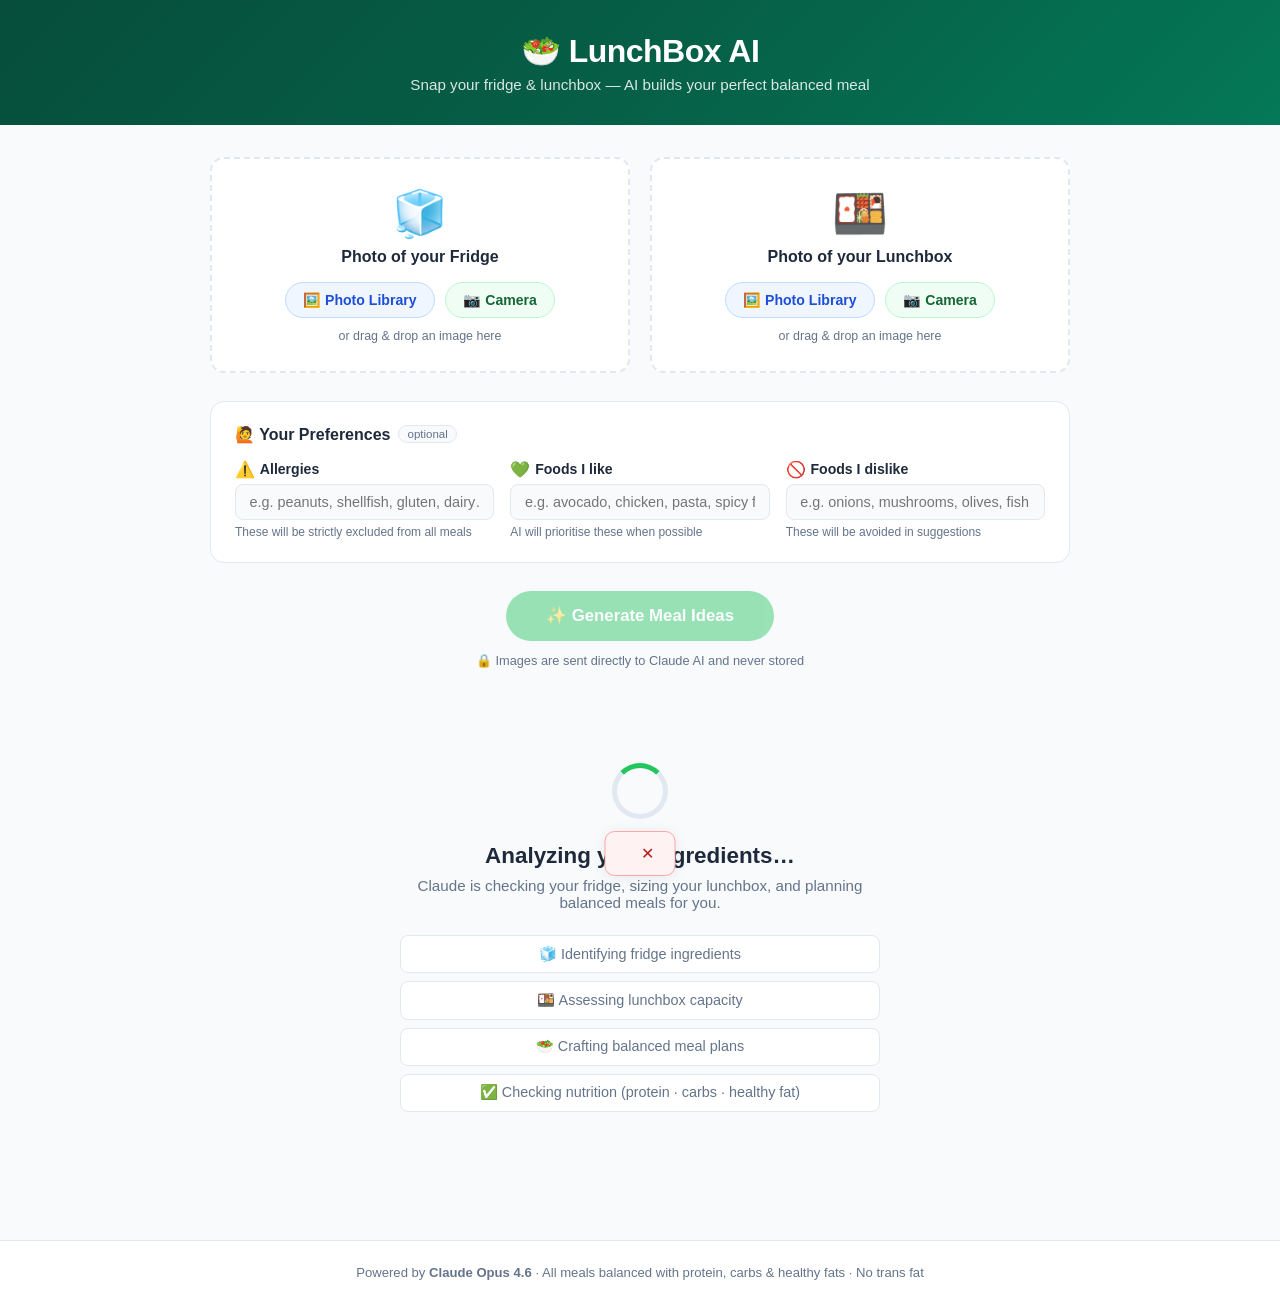
==== templates/index.html @ a2f4a53a "Add photo library access and camera as separate upload options Each image slot now has two distinct " ====
<!DOCTYPE html>
<html lang="en">
<head>
  <meta charset="UTF-8" />
  <meta name="viewport" content="width=device-width, initial-scale=1.0" />
  <title>LunchBox AI — Smart Meal Planner</title>
  <link rel="stylesheet" href="/static/style.css" />
</head>
<body>

  <header>
    <div class="header-inner">
      <div class="logo">🥗 LunchBox AI</div>
      <p class="tagline">Snap your fridge &amp; lunchbox — AI builds your perfect balanced meal</p>
    </div>
  </header>

  <main>

    <!-- Upload Section -->
    <section class="upload-section" id="uploadSection">
      <form id="analyzeForm" enctype="multipart/form-data">

        <div class="upload-grid">

          <!-- Fridge Upload -->
          <div class="upload-card" id="fridgeCard">
            <!-- Library picker (no capture — lets OS show photos/files) -->
            <input type="file" id="fridgeLibrary" name="fridge" accept="image/*" hidden />
            <!-- Camera capture -->
            <input type="file" id="fridgeCamera" accept="image/*" capture="environment" hidden />

            <div class="upload-zone" id="fridgeZone">
              <div class="upload-icon">🧊</div>
              <div class="upload-label">Photo of your Fridge</div>
              <div class="upload-actions">
                <button type="button" class="pick-btn pick-library"
                        onclick="document.getElementById('fridgeLibrary').click()">
                  🖼️ Photo Library
                </button>
                <button type="button" class="pick-btn pick-camera"
                        onclick="document.getElementById('fridgeCamera').click()">
                  📷 Camera
                </button>
              </div>
              <div class="upload-hint drag-hint">or drag &amp; drop an image here</div>
            </div>
            <div class="preview-wrap" id="fridgePreview" hidden>
              <img id="fridgeImg" src="" alt="Fridge preview" />
              <button type="button" class="remove-btn" onclick="removeImage('fridge')">✕ Remove</button>
            </div>
          </div>

          <!-- Lunchbox Upload -->
          <div class="upload-card" id="lunchboxCard">
            <input type="file" id="lunchboxLibrary" name="lunchbox" accept="image/*" hidden />
            <input type="file" id="lunchboxCamera" accept="image/*" capture="environment" hidden />

            <div class="upload-zone" id="lunchboxZone">
              <div class="upload-icon">🍱</div>
              <div class="upload-label">Photo of your Lunchbox</div>
              <div class="upload-actions">
                <button type="button" class="pick-btn pick-library"
                        onclick="document.getElementById('lunchboxLibrary').click()">
                  🖼️ Photo Library
                </button>
                <button type="button" class="pick-btn pick-camera"
                        onclick="document.getElementById('lunchboxCamera').click()">
                  📷 Camera
                </button>
              </div>
              <div class="upload-hint drag-hint">or drag &amp; drop an image here</div>
            </div>
            <div class="preview-wrap" id="lunchboxPreview" hidden>
              <img id="lunchboxImg" src="" alt="Lunchbox preview" />
              <button type="button" class="remove-btn" onclick="removeImage('lunchbox')">✕ Remove</button>
            </div>
          </div>

        </div>

        <!-- Preferences Section -->
        <div class="prefs-section">
          <h3 class="prefs-title">🙋 Your Preferences <span class="optional-tag">optional</span></h3>

          <div class="prefs-grid">
            <div class="pref-field pref-allergy">
              <label for="allergies">
                <span class="pref-icon">⚠️</span> Allergies
              </label>
              <input
                type="text"
                id="allergies"
                name="allergies"
                placeholder="e.g. peanuts, shellfish, gluten, dairy…"
                autocomplete="off"
              />
              <span class="pref-hint">These will be strictly excluded from all meals</span>
            </div>

            <div class="pref-field pref-like">
              <label for="likes">
                <span class="pref-icon">💚</span> Foods I like
              </label>
              <input
                type="text"
                id="likes"
                name="likes"
                placeholder="e.g. avocado, chicken, pasta, spicy food…"
                autocomplete="off"
              />
              <span class="pref-hint">AI will prioritise these when possible</span>
            </div>

            <div class="pref-field pref-dislike">
              <label for="dislikes">
                <span class="pref-icon">🚫</span> Foods I dislike
              </label>
              <input
                type="text"
                id="dislikes"
                name="dislikes"
                placeholder="e.g. onions, mushrooms, olives, fish…"
                autocomplete="off"
              />
              <span class="pref-hint">These will be avoided in suggestions</span>
            </div>
          </div>
        </div>

        <div class="submit-area">
          <button type="submit" class="btn-analyze" id="analyzeBtn" disabled>
            <span class="btn-text">✨ Generate Meal Ideas</span>
          </button>
          <p class="privacy-note">🔒 Images are sent directly to Claude AI and never stored</p>
        </div>

      </form>
    </section>

    <!-- Loading State -->
    <section class="loading-section" id="loadingSection" hidden>
      <div class="loading-inner">
        <div class="spinner"></div>
        <h2>Analyzing your ingredients…</h2>
        <p>Claude is checking your fridge, sizing your lunchbox, and planning balanced meals for you.</p>
        <div class="loading-steps">
          <div class="step" id="step1">🧊 Identifying fridge ingredients</div>
          <div class="step" id="step2">🍱 Assessing lunchbox capacity</div>
          <div class="step" id="step3">🥗 Crafting balanced meal plans</div>
          <div class="step" id="step4">✅ Checking nutrition (protein · carbs · healthy fat)</div>
        </div>
      </div>
    </section>

    <!-- Results Section -->
    <section class="results-section" id="resultsSection" hidden>

      <div class="results-header">
        <h2>Your Personalised Lunch Ideas</h2>
        <button class="btn-reset" onclick="resetApp()">↩ Start over</button>
      </div>

      <!-- Detected Info -->
      <div class="info-cards" id="infoCards"></div>

      <!-- Meal Cards -->
      <div class="meals-grid" id="mealsGrid"></div>

      <!-- Tips -->
      <div class="tips-section" id="tipsSection" hidden>
        <h3>💡 Nutrition Tips</h3>
        <ul id="tipsList"></ul>
      </div>

    </section>

    <!-- Error Banner -->
    <div class="error-banner" id="errorBanner" hidden>
      <span id="errorText"></span>
      <button onclick="dismissError()">✕</button>
    </div>

  </main>

  <footer>
    <p>Powered by <strong>Claude Opus 4.6</strong> · All meals balanced with protein, carbs &amp; healthy fats · No trans fat</p>
  </footer>

  <script>
    const analyzeBtn = document.getElementById('analyzeBtn');

    // Holds the actual File objects chosen by the user (from any source)
    const chosen = { fridge: null, lunchbox: null };

    // Wire all four file inputs
    [
      ['fridgeLibrary',   'fridge'],
      ['fridgeCamera',    'fridge'],
      ['lunchboxLibrary', 'lunchbox'],
      ['lunchboxCamera',  'lunchbox'],
    ].forEach(([id, type]) => {
      document.getElementById(id).addEventListener('change', e => {
        if (e.target.files[0]) handleFile(type, e.target.files[0]);
        // Reset input so the same file can be reselected after removal
        e.target.value = '';
      });
    });

    // Drag-and-drop support
    ['fridgeZone', 'lunchboxZone'].forEach(zoneId => {
      const zone = document.getElementById(zoneId);
      zone.addEventListener('dragover', e => { e.preventDefault(); zone.classList.add('drag-over'); });
      zone.addEventListener('dragleave', () => zone.classList.remove('drag-over'));
      zone.addEventListener('drop', e => {
        e.preventDefault();
        zone.classList.remove('drag-over');
        const file = e.dataTransfer.files[0];
        if (!file) return;
        handleFile(zoneId === 'fridgeZone' ? 'fridge' : 'lunchbox', file);
      });
    });

    function handleFile(type, file) {
      if (!file.type.startsWith('image/')) {
        showError('Please select an image file.');
        return;
      }
      const reader = new FileReader();
      reader.onload = ev => {
        document.getElementById(type === 'fridge' ? 'fridgeImg' : 'lunchboxImg').src = ev.target.result;
        document.getElementById(type === 'fridge' ? 'fridgeZone' : 'lunchboxZone').hidden = true;
        document.getElementById(type === 'fridge' ? 'fridgePreview' : 'lunchboxPreview').hidden = false;
        chosen[type] = file;
        updateBtn();
      };
      reader.readAsDataURL(file);
    }

    function removeImage(type) {
      chosen[type] = null;
      document.getElementById(type === 'fridge' ? 'fridgeZone' : 'lunchboxZone').hidden = false;
      document.getElementById(type === 'fridge' ? 'fridgePreview' : 'lunchboxPreview').hidden = true;
      updateBtn();
    }

    function updateBtn() {
      analyzeBtn.disabled = !(chosen.fridge && chosen.lunchbox);
    }

    // Form submit
    document.getElementById('analyzeForm').addEventListener('submit', async e => {
      e.preventDefault();
      showLoading();

      const formData = new FormData();
      formData.append('fridge',   chosen.fridge);
      formData.append('lunchbox', chosen.lunchbox);

      // Animate loading steps
      animateSteps();

      try {
        const res = await fetch('/analyze', { method: 'POST', body: formData });
        const json = await res.json();

        if (!res.ok || json.error) {
          showError(json.error || 'Something went wrong. Please try again.');
          hideLoading();
          return;
        }

        renderResults(json.data);
      } catch (err) {
        showError('Network error. Please check your connection and try again.');
        hideLoading();
      }
    });

    function animateSteps() {
      const steps = ['step1', 'step2', 'step3', 'step4'];
      steps.forEach((id, i) => {
        setTimeout(() => {
          document.getElementById(id).classList.add('active');
        }, i * 1800);
      });
    }

    function showLoading() {
      document.getElementById('uploadSection').hidden = true;
      document.getElementById('loadingSection').hidden = false;
      document.getElementById('resultsSection').hidden = true;
    }

    function hideLoading() {
      document.getElementById('uploadSection').hidden = false;
      document.getElementById('loadingSection').hidden = true;
      // Reset step animations
      ['step1','step2','step3','step4'].forEach(id => {
        document.getElementById(id).classList.remove('active');
      });
    }

    function renderResults(data) {
      document.getElementById('loadingSection').hidden = true;
      document.getElementById('resultsSection').hidden = false;

      // Info cards
      const allergies = document.getElementById('allergies').value.trim();
      const likes     = document.getElementById('likes').value.trim();
      const dislikes  = document.getElementById('dislikes').value.trim();

      let prefsHtml = '';
      if (allergies || likes || dislikes) {
        prefsHtml = `
          <div class="info-card info-card-prefs">
            <div class="info-icon">🙋</div>
            <div class="info-body">
              <strong>Your Preferences Applied</strong>
              ${allergies ? `<p><span class="pref-tag pref-tag-allergy">⚠️ Allergies</span> ${allergies}</p>` : ''}
              ${likes     ? `<p><span class="pref-tag pref-tag-like">💚 Likes</span> ${likes}</p>` : ''}
              ${dislikes  ? `<p><span class="pref-tag pref-tag-dislike">🚫 Dislikes</span> ${dislikes}</p>` : ''}
            </div>
          </div>`;
      }

      const infoCards = document.getElementById('infoCards');
      infoCards.innerHTML = `
        <div class="info-card">
          <div class="info-icon">🧊</div>
          <div class="info-body">
            <strong>Detected Ingredients</strong>
            <p>${data.fridge_ingredients.join(', ')}</p>
          </div>
        </div>
        <div class="info-card">
          <div class="info-icon">🍱</div>
          <div class="info-body">
            <strong>Lunchbox Capacity</strong>
            <p>${data.lunchbox_capacity}</p>
          </div>
        </div>
        ${prefsHtml}
      `;

      // Meal cards
      const mealsGrid = document.getElementById('mealsGrid');
      mealsGrid.innerHTML = data.meals.map((meal, i) => `
        <div class="meal-card" style="animation-delay: ${i * 0.15}s">
          <div class="meal-number">${i + 1}</div>
          <h3 class="meal-name">${meal.name}</h3>
          <p class="meal-desc">${meal.description}</p>

          <div class="meal-meta">
            <span class="badge badge-time">⏱ ${meal.prep_time}</span>
            <span class="badge badge-fit">${meal.fits_lunchbox ? '✅ Fits lunchbox' : '⚠️ May be tight'}</span>
            <span class="badge badge-cal">🔥 ${meal.nutrition.calories}</span>
          </div>

          <div class="nutrition-grid">
            <div class="nut-cell nut-protein">
              <div class="nut-icon">💪</div>
              <div class="nut-label">Protein</div>
              <div class="nut-val">${meal.nutrition.protein}</div>
            </div>
            <div class="nut-cell nut-carbs">
              <div class="nut-icon">🌾</div>
              <div class="nut-label">Carbs</div>
              <div class="nut-val">${meal.nutrition.carbs}</div>
            </div>
            <div class="nut-cell nut-fat">
              <div class="nut-icon">🥑</div>
              <div class="nut-label">Healthy Fat</div>
              <div class="nut-val">${meal.nutrition.fat}</div>
            </div>
          </div>

          <details class="ingredients-detail">
            <summary>🛒 Ingredients (${meal.ingredients.length})</summary>
            <ul>${meal.ingredients.map(i => `<li>${i}</li>`).join('')}</ul>
          </details>

          <details class="assembly-detail">
            <summary>📋 How to assemble</summary>
            <p>${meal.assembly}</p>
          </details>
        </div>
      `).join('');

      // Tips
      if (data.tips && data.tips.length > 0) {
        document.getElementById('tipsSection').hidden = false;
        document.getElementById('tipsList').innerHTML = data.tips.map(t => `<li>${t}</li>`).join('');
      }
    }

    function resetApp() {
      document.getElementById('resultsSection').hidden = true;
      document.getElementById('uploadSection').hidden = false;
      removeImage('fridge');
      removeImage('lunchbox');
      document.getElementById('tipsSection').hidden = true;
      ['step1','step2','step3','step4'].forEach(id => {
        document.getElementById(id).classList.remove('active');
      });
    }

    function showError(msg) {
      const banner = document.getElementById('errorBanner');
      document.getElementById('errorText').textContent = msg;
      banner.hidden = false;
    }

    function dismissError() {
      document.getElementById('errorBanner').hidden = true;
    }
  </script>
</body>
</html>
---- static/style.css ----
/* ===== Base & Reset ===== */
*, *::before, *::after { box-sizing: border-box; margin: 0; padding: 0; }

:root {
  --green:   #22c55e;
  --green-d: #16a34a;
  --blue:    #3b82f6;
  --amber:   #f59e0b;
  --red:     #ef4444;
  --bg:      #f8fafc;
  --card:    #ffffff;
  --border:  #e2e8f0;
  --text:    #1e293b;
  --muted:   #64748b;
  --radius:  14px;
  --shadow:  0 2px 16px rgba(0,0,0,.07);
}

html { font-size: 16px; scroll-behavior: smooth; }

body {
  font-family: -apple-system, BlinkMacSystemFont, "Segoe UI", Roboto, sans-serif;
  background: var(--bg);
  color: var(--text);
  min-height: 100vh;
  display: flex;
  flex-direction: column;
}

/* ===== Header ===== */
header {
  background: linear-gradient(135deg, #064e3b 0%, #065f46 50%, #047857 100%);
  color: white;
  padding: 2rem 1.5rem;
  text-align: center;
}
.header-inner { max-width: 720px; margin: 0 auto; }
.logo { font-size: 2rem; font-weight: 800; letter-spacing: -0.5px; margin-bottom: .4rem; }
.tagline { opacity: .85; font-size: .95rem; }

/* ===== Main ===== */
main { flex: 1; max-width: 900px; margin: 0 auto; width: 100%; padding: 2rem 1.25rem; }

/* ===== Upload Section ===== */
.upload-grid {
  display: grid;
  grid-template-columns: 1fr 1fr;
  gap: 1.25rem;
  margin-bottom: 1.75rem;
}
@media (max-width: 560px) {
  .upload-grid { grid-template-columns: 1fr; }
}

.upload-card {
  border: 2px dashed var(--border);
  border-radius: var(--radius);
  background: var(--card);
  overflow: hidden;
  transition: border-color .2s;
}
.upload-card:has(.preview-wrap:not([hidden])) { border-style: solid; border-color: var(--green); }

.upload-zone {
  display: flex;
  flex-direction: column;
  align-items: center;
  justify-content: center;
  padding: 1.75rem 1.5rem;
  transition: background .15s;
  min-height: 210px;
  gap: .5rem;
}
.upload-zone.drag-over { background: #dcfce7; }

.upload-icon  { font-size: 2.8rem; }
.upload-label { font-weight: 700; font-size: 1rem; }
.drag-hint    { color: var(--muted); font-size: .78rem; margin-top: .2rem; }

/* Two-button row inside each zone */
.upload-actions {
  display: flex;
  gap: .6rem;
  margin-top: .5rem;
  flex-wrap: wrap;
  justify-content: center;
}
.pick-btn {
  padding: .55rem 1.1rem;
  border-radius: 50px;
  font-size: .88rem;
  font-weight: 600;
  cursor: pointer;
  border: 1.5px solid transparent;
  transition: all .18s;
  white-space: nowrap;
}
.pick-library {
  background: #eff6ff;
  color: #1d4ed8;
  border-color: #bfdbfe;
}
.pick-library:hover { background: #dbeafe; border-color: #93c5fd; }

.pick-camera {
  background: #f0fdf4;
  color: #166534;
  border-color: #bbf7d0;
}
.pick-camera:hover { background: #dcfce7; border-color: #86efac; }

.preview-wrap { position: relative; }
.preview-wrap img {
  width: 100%;
  height: 200px;
  object-fit: cover;
  display: block;
}
.remove-btn {
  position: absolute;
  top: .5rem; right: .5rem;
  background: rgba(0,0,0,.55);
  color: white;
  border: none;
  border-radius: 6px;
  padding: .25rem .6rem;
  font-size: .8rem;
  cursor: pointer;
  transition: background .15s;
}
.remove-btn:hover { background: rgba(0,0,0,.8); }

/* ===== Submit Area ===== */
.submit-area { text-align: center; }

.btn-analyze {
  background: var(--green);
  color: white;
  border: none;
  padding: .9rem 2.5rem;
  font-size: 1.05rem;
  font-weight: 700;
  border-radius: 50px;
  cursor: pointer;
  transition: background .2s, transform .15s, opacity .2s;
  box-shadow: 0 4px 14px rgba(34,197,94,.35);
}
.btn-analyze:hover:not(:disabled) { background: var(--green-d); transform: translateY(-1px); }
.btn-analyze:disabled { opacity: .45; cursor: not-allowed; box-shadow: none; }

.privacy-note {
  margin-top: .75rem;
  color: var(--muted);
  font-size: .8rem;
}

/* ===== Loading ===== */
.loading-section {
  display: flex;
  align-items: center;
  justify-content: center;
  min-height: 60vh;
}
.loading-inner { text-align: center; max-width: 480px; }
.spinner {
  width: 56px; height: 56px;
  border: 5px solid var(--border);
  border-top-color: var(--green);
  border-radius: 50%;
  animation: spin .9s linear infinite;
  margin: 0 auto 1.5rem;
}
@keyframes spin { to { transform: rotate(360deg); } }

.loading-inner h2 { font-size: 1.4rem; margin-bottom: .5rem; }
.loading-inner p  { color: var(--muted); margin-bottom: 1.5rem; font-size: .95rem; }

.loading-steps { display: flex; flex-direction: column; gap: .5rem; }
.step {
  background: var(--card);
  border: 1.5px solid var(--border);
  border-radius: 8px;
  padding: .6rem 1rem;
  font-size: .9rem;
  color: var(--muted);
  transition: all .4s;
}
.step.active {
  border-color: var(--green);
  color: var(--green-d);
  background: #f0fdf4;
  font-weight: 600;
}

/* ===== Results ===== */
.results-header {
  display: flex;
  align-items: center;
  justify-content: space-between;
  margin-bottom: 1.5rem;
  gap: 1rem;
}
.results-header h2 { font-size: 1.5rem; }

.btn-reset {
  background: none;
  border: 1.5px solid var(--border);
  padding: .5rem 1rem;
  border-radius: 8px;
  cursor: pointer;
  font-size: .9rem;
  transition: all .2s;
  white-space: nowrap;
}
.btn-reset:hover { border-color: var(--blue); color: var(--blue); }

/* Info Cards */
.info-cards {
  display: grid;
  grid-template-columns: 1fr 1fr;
  gap: 1rem;
  margin-bottom: 1.75rem;
}
@media (max-width: 560px) { .info-cards { grid-template-columns: 1fr; } }

.info-card {
  display: flex;
  gap: .75rem;
  background: var(--card);
  border: 1.5px solid var(--border);
  border-radius: var(--radius);
  padding: 1rem 1.25rem;
  box-shadow: var(--shadow);
}
.info-icon { font-size: 1.8rem; flex-shrink: 0; }
.info-body strong { display: block; margin-bottom: .25rem; font-size: .9rem; }
.info-body p { font-size: .88rem; color: var(--muted); }

/* Meal Cards */
.meals-grid {
  display: grid;
  grid-template-columns: repeat(auto-fill, minmax(260px, 1fr));
  gap: 1.25rem;
  margin-bottom: 2rem;
}

.meal-card {
  background: var(--card);
  border: 1.5px solid var(--border);
  border-radius: var(--radius);
  padding: 1.4rem;
  box-shadow: var(--shadow);
  position: relative;
  animation: fadeUp .5s ease both;
}
@keyframes fadeUp {
  from { opacity: 0; transform: translateY(16px); }
  to   { opacity: 1; transform: translateY(0); }
}

.meal-number {
  position: absolute;
  top: -12px; left: 1.2rem;
  background: var(--green);
  color: white;
  width: 28px; height: 28px;
  border-radius: 50%;
  display: flex;
  align-items: center;
  justify-content: center;
  font-weight: 700;
  font-size: .85rem;
  box-shadow: 0 2px 6px rgba(34,197,94,.4);
}
.meal-name { font-size: 1.15rem; font-weight: 700; margin-bottom: .4rem; padding-top: .2rem; }
.meal-desc { color: var(--muted); font-size: .88rem; margin-bottom: .85rem; line-height: 1.5; }

.meal-meta {
  display: flex;
  flex-wrap: wrap;
  gap: .4rem;
  margin-bottom: 1rem;
}
.badge {
  padding: .25rem .6rem;
  border-radius: 20px;
  font-size: .78rem;
  font-weight: 600;
  white-space: nowrap;
}
.badge-time { background: #eff6ff; color: #1d4ed8; }
.badge-fit  { background: #f0fdf4; color: #166534; }
.badge-cal  { background: #fefce8; color: #92400e; }

/* Nutrition Grid */
.nutrition-grid {
  display: grid;
  grid-template-columns: 1fr 1fr 1fr;
  gap: .5rem;
  margin-bottom: 1rem;
}
.nut-cell {
  border-radius: 10px;
  padding: .6rem .4rem;
  text-align: center;
}
.nut-protein { background: #fef2f2; }
.nut-carbs   { background: #fefce8; }
.nut-fat     { background: #f0fdf4; }

.nut-icon  { font-size: 1.1rem; margin-bottom: .2rem; }
.nut-label { font-size: .7rem; font-weight: 700; color: var(--muted); text-transform: uppercase; letter-spacing: .4px; }
.nut-val   { font-size: .78rem; color: var(--text); margin-top: .15rem; line-height: 1.3; }

/* Details */
details { margin-top: .65rem; }
summary {
  cursor: pointer;
  font-size: .88rem;
  font-weight: 600;
  color: var(--blue);
  list-style: none;
  padding: .4rem 0;
  border-top: 1px solid var(--border);
}
summary::-webkit-details-marker { display: none; }
summary::before { content: "▶ "; font-size: .7rem; transition: transform .2s; display: inline-block; }
details[open] summary::before { transform: rotate(90deg); }

details ul {
  margin: .5rem 0 .25rem 1.2rem;
  font-size: .86rem;
  line-height: 1.7;
  color: var(--muted);
}
details p {
  font-size: .86rem;
  line-height: 1.6;
  color: var(--muted);
  margin-top: .5rem;
  white-space: pre-line;
}

/* Tips */
.tips-section {
  background: #fffbeb;
  border: 1.5px solid #fde68a;
  border-radius: var(--radius);
  padding: 1.25rem 1.5rem;
  margin-top: .5rem;
}
.tips-section h3 { margin-bottom: .75rem; font-size: 1rem; }
.tips-section ul { margin-left: 1.2rem; }
.tips-section li { font-size: .9rem; line-height: 1.65; color: var(--text); margin-bottom: .25rem; }

/* Error Banner */
.error-banner {
  position: fixed;
  bottom: 1.5rem;
  left: 50%;
  transform: translateX(-50%);
  background: #fef2f2;
  border: 1.5px solid #fca5a5;
  color: #b91c1c;
  border-radius: 10px;
  padding: .75rem 1.25rem;
  display: flex;
  align-items: center;
  gap: 1rem;
  font-size: .9rem;
  max-width: 90vw;
  box-shadow: var(--shadow);
  z-index: 100;
}
.error-banner button {
  background: none;
  border: none;
  color: inherit;
  cursor: pointer;
  font-size: 1rem;
  flex-shrink: 0;
}

/* ===== Preferences Section ===== */
.prefs-section {
  background: var(--card);
  border: 1.5px solid var(--border);
  border-radius: var(--radius);
  padding: 1.4rem 1.5rem;
  margin-bottom: 1.75rem;
}
.prefs-title {
  font-size: 1rem;
  font-weight: 700;
  margin-bottom: 1rem;
  display: flex;
  align-items: center;
  gap: .5rem;
}
.optional-tag {
  font-size: .72rem;
  font-weight: 500;
  color: var(--muted);
  background: var(--bg);
  border: 1px solid var(--border);
  border-radius: 20px;
  padding: .1rem .5rem;
}

.prefs-grid {
  display: grid;
  grid-template-columns: 1fr 1fr 1fr;
  gap: 1rem;
}
@media (max-width: 700px) { .prefs-grid { grid-template-columns: 1fr; } }

.pref-field {
  display: flex;
  flex-direction: column;
  gap: .35rem;
}
.pref-field label {
  font-size: .88rem;
  font-weight: 600;
  display: flex;
  align-items: center;
  gap: .3rem;
}
.pref-icon { font-size: 1rem; }
.pref-field input {
  padding: .55rem .85rem;
  border-radius: 8px;
  border: 1.5px solid var(--border);
  font-size: .9rem;
  outline: none;
  transition: border-color .2s;
  background: var(--bg);
  color: var(--text);
}
.pref-field input:focus { border-color: var(--blue); background: white; }
.pref-allergy input:focus { border-color: var(--red); }
.pref-like    input:focus { border-color: var(--green); }
.pref-dislike input:focus { border-color: var(--amber); }
.pref-hint {
  font-size: .75rem;
  color: var(--muted);
}

/* Preference tags in results */
.pref-tag {
  display: inline-block;
  font-size: .75rem;
  font-weight: 600;
  border-radius: 4px;
  padding: .1rem .4rem;
  margin-right: .3rem;
}
.pref-tag-allergy { background: #fef2f2; color: #b91c1c; }
.pref-tag-like    { background: #f0fdf4; color: #166534; }
.pref-tag-dislike { background: #fffbeb; color: #92400e; }

.info-card-prefs { grid-column: 1 / -1; }
.info-card-prefs .info-body p { margin-top: .3rem; display: flex; align-items: baseline; gap: .25rem; }

/* ===== Footer ===== */
footer {
  text-align: center;
  padding: 1.5rem;
  font-size: .82rem;
  color: var(--muted);
  border-top: 1px solid var(--border);
  background: var(--card);
}
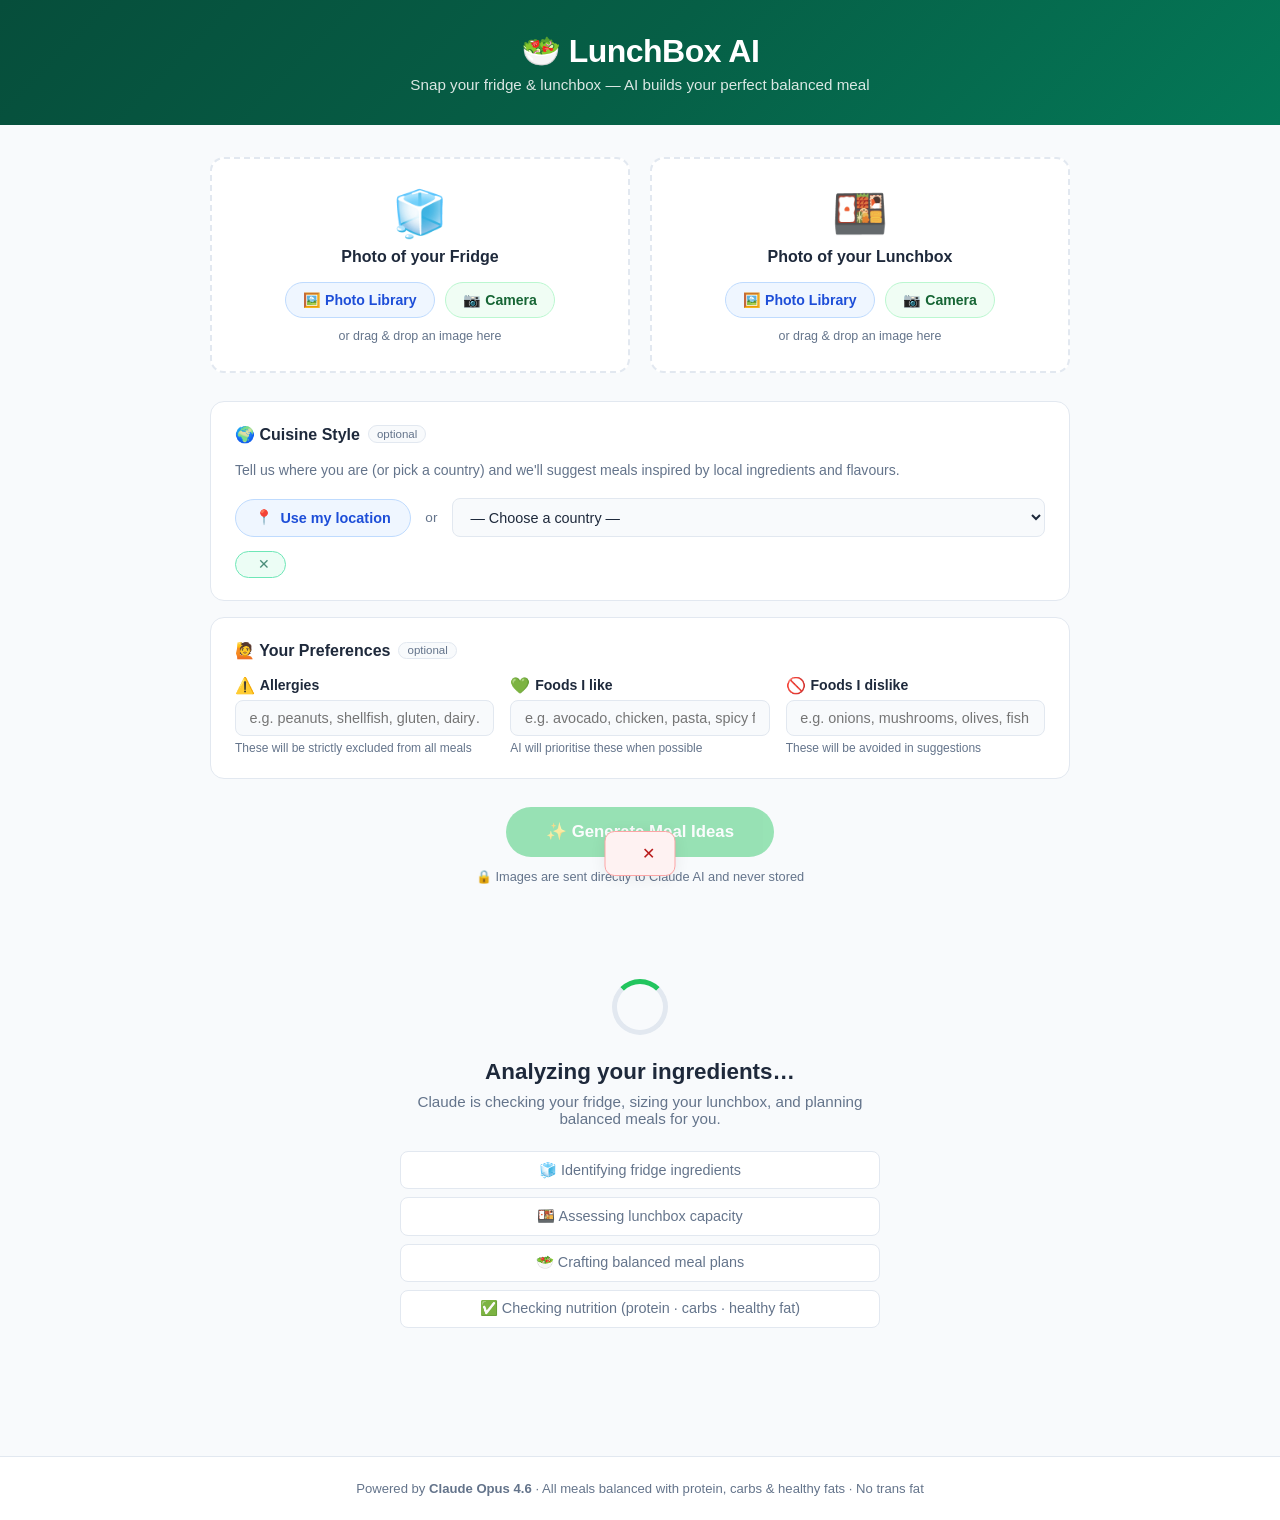
==== commit fb191501: "Add location-based cuisine style to meal suggestions - "Use my location" button: calls browser Geolo" ====
--- a/templates/index.html
+++ b/templates/index.html
@@ -79,6 +79,93 @@
 
         </div>
 
+        <!-- Location / Cuisine Section -->
+        <div class="location-section">
+          <h3 class="prefs-title">🌍 Cuisine Style <span class="optional-tag">optional</span></h3>
+          <p class="location-desc">Tell us where you are (or pick a country) and we'll suggest meals inspired by local ingredients and flavours.</p>
+
+          <div class="location-row">
+            <button type="button" class="btn-locate" id="locateBtn" onclick="detectLocation()">
+              <span id="locateIcon">📍</span>
+              <span id="locateText">Use my location</span>
+            </button>
+
+            <span class="location-or">or</span>
+
+            <div class="country-wrap">
+              <select id="countrySelect" name="country">
+                <option value="">— Choose a country —</option>
+                <optgroup label="Africa">
+                  <option value="Ethiopia">🇪🇹 Ethiopia</option>
+                  <option value="Ghana">🇬🇭 Ghana</option>
+                  <option value="Kenya">🇰🇪 Kenya</option>
+                  <option value="Morocco">🇲🇦 Morocco</option>
+                  <option value="Nigeria">🇳🇬 Nigeria</option>
+                  <option value="South Africa">🇿🇦 South Africa</option>
+                  <option value="Egypt">🇪🇬 Egypt</option>
+                  <option value="Tunisia">🇹🇳 Tunisia</option>
+                </optgroup>
+                <optgroup label="Americas">
+                  <option value="Argentina">🇦🇷 Argentina</option>
+                  <option value="Brazil">🇧🇷 Brazil</option>
+                  <option value="Canada">🇨🇦 Canada</option>
+                  <option value="Chile">🇨🇱 Chile</option>
+                  <option value="Colombia">🇨🇴 Colombia</option>
+                  <option value="Cuba">🇨🇺 Cuba</option>
+                  <option value="Mexico">🇲🇽 Mexico</option>
+                  <option value="Peru">🇵🇪 Peru</option>
+                  <option value="United States">🇺🇸 United States</option>
+                </optgroup>
+                <optgroup label="Asia">
+                  <option value="Bangladesh">🇧🇩 Bangladesh</option>
+                  <option value="China">🇨🇳 China</option>
+                  <option value="India">🇮🇳 India</option>
+                  <option value="Indonesia">🇮🇩 Indonesia</option>
+                  <option value="Iran">🇮🇷 Iran</option>
+                  <option value="Israel">🇮🇱 Israel</option>
+                  <option value="Japan">🇯🇵 Japan</option>
+                  <option value="Jordan">🇯🇴 Jordan</option>
+                  <option value="Lebanon">🇱🇧 Lebanon</option>
+                  <option value="Malaysia">🇲🇾 Malaysia</option>
+                  <option value="Pakistan">🇵🇰 Pakistan</option>
+                  <option value="Philippines">🇵🇭 Philippines</option>
+                  <option value="Saudi Arabia">🇸🇦 Saudi Arabia</option>
+                  <option value="Singapore">🇸🇬 Singapore</option>
+                  <option value="South Korea">🇰🇷 South Korea</option>
+                  <option value="Sri Lanka">🇱🇰 Sri Lanka</option>
+                  <option value="Taiwan">🇹🇼 Taiwan</option>
+                  <option value="Thailand">🇹🇭 Thailand</option>
+                  <option value="Turkey">🇹🇷 Turkey</option>
+                  <option value="Vietnam">🇻🇳 Vietnam</option>
+                </optgroup>
+                <optgroup label="Europe">
+                  <option value="France">🇫🇷 France</option>
+                  <option value="Germany">🇩🇪 Germany</option>
+                  <option value="Greece">🇬🇷 Greece</option>
+                  <option value="Italy">🇮🇹 Italy</option>
+                  <option value="Netherlands">🇳🇱 Netherlands</option>
+                  <option value="Poland">🇵🇱 Poland</option>
+                  <option value="Portugal">🇵🇹 Portugal</option>
+                  <option value="Russia">🇷🇺 Russia</option>
+                  <option value="Spain">🇪🇸 Spain</option>
+                  <option value="Sweden">🇸🇪 Sweden</option>
+                  <option value="United Kingdom">🇬🇧 United Kingdom</option>
+                </optgroup>
+                <optgroup label="Oceania">
+                  <option value="Australia">🇦🇺 Australia</option>
+                  <option value="New Zealand">🇳🇿 New Zealand</option>
+                </optgroup>
+              </select>
+            </div>
+          </div>
+
+          <!-- Detected / chosen country badge -->
+          <div class="country-badge" id="countryBadge" hidden>
+            <span id="countryBadgeText"></span>
+            <button type="button" class="clear-country" onclick="clearCountry()" title="Remove">✕</button>
+          </div>
+        </div>
+
         <!-- Preferences Section -->
         <div class="prefs-section">
           <h3 class="prefs-title">🙋 Your Preferences <span class="optional-tag">optional</span></h3>
@@ -248,14 +335,95 @@
       analyzeBtn.disabled = !(chosen.fridge && chosen.lunchbox);
     }
 
-    // Form submit
+    // ===== Location / Country =====
+    let detectedCountry = '';
+
+    const countrySelect = document.getElementById('countrySelect');
+    countrySelect.addEventListener('change', () => {
+      if (countrySelect.value) {
+        detectedCountry = countrySelect.value;
+        showCountryBadge(countrySelect.value, '🌍');
+      } else {
+        clearCountry();
+      }
+    });
+
+    function detectLocation() {
+      if (!navigator.geolocation) {
+        showError('Geolocation is not supported by your browser. Please choose a country manually.');
+        return;
+      }
+      const btn = document.getElementById('locateBtn');
+      document.getElementById('locateIcon').textContent = '⏳';
+      document.getElementById('locateText').textContent = 'Detecting…';
+      btn.disabled = true;
+
+      navigator.geolocation.getCurrentPosition(
+        async pos => {
+          try {
+            const { latitude, longitude } = pos.coords;
+            const res = await fetch(
+              `https://nominatim.openstreetmap.org/reverse?format=json&lat=${latitude}&lon=${longitude}`,
+              { headers: { 'Accept-Language': 'en' } }
+            );
+            const geo = await res.json();
+            const country = geo.address?.country || '';
+            if (country) {
+              detectedCountry = country;
+              countrySelect.value = '';          // clear manual selection
+              showCountryBadge(country, '📍');
+            } else {
+              showError('Could not determine your country. Please choose one manually.');
+            }
+          } catch {
+            showError('Location lookup failed. Please choose a country manually.');
+          } finally {
+            resetLocateBtn();
+          }
+        },
+        err => {
+          const msgs = {
+            1: 'Location permission denied. Please choose a country manually.',
+            2: 'Location unavailable. Please choose a country manually.',
+            3: 'Location request timed out. Please choose a country manually.',
+          };
+          showError(msgs[err.code] || 'Could not get location.');
+          resetLocateBtn();
+        },
+        { timeout: 10000 }
+      );
+    }
+
+    function resetLocateBtn() {
+      const btn = document.getElementById('locateBtn');
+      document.getElementById('locateIcon').textContent = '📍';
+      document.getElementById('locateText').textContent = 'Use my location';
+      btn.disabled = false;
+    }
+
+    function showCountryBadge(country, icon) {
+      const badge = document.getElementById('countryBadge');
+      document.getElementById('countryBadgeText').textContent = `${icon} ${country}`;
+      badge.hidden = false;
+    }
+
+    function clearCountry() {
+      detectedCountry = '';
+      countrySelect.value = '';
+      document.getElementById('countryBadge').hidden = true;
+    }
+
+    // ===== Form submit =====
     document.getElementById('analyzeForm').addEventListener('submit', async e => {
       e.preventDefault();
       showLoading();
 
+      const country = detectedCountry || countrySelect.value || '';
+
       const formData = new FormData();
       formData.append('fridge',   chosen.fridge);
       formData.append('lunchbox', chosen.lunchbox);
+      if (country) formData.append('country', country);
 
       // Animate loading steps
       animateSteps();
@@ -324,6 +492,16 @@
           </div>`;
       }
 
+      const countryUsed = detectedCountry || countrySelect.value || '';
+      const countryHtml = countryUsed ? `
+        <div class="info-card">
+          <div class="info-icon">🌍</div>
+          <div class="info-body">
+            <strong>Cuisine Style</strong>
+            <p>${countryUsed} — regional flavours applied</p>
+          </div>
+        </div>` : '';
+
       const infoCards = document.getElementById('infoCards');
       infoCards.innerHTML = `
         <div class="info-card">
@@ -340,6 +518,7 @@
             <p>${data.lunchbox_capacity}</p>
           </div>
         </div>
+        ${countryHtml}
         ${prefsHtml}
       `;
 
--- a/static/style.css
+++ b/static/style.css
@@ -381,6 +381,92 @@
   flex-shrink: 0;
 }
 
+/* ===== Location / Cuisine Section ===== */
+.location-section {
+  background: var(--card);
+  border: 1.5px solid var(--border);
+  border-radius: var(--radius);
+  padding: 1.4rem 1.5rem;
+  margin-bottom: 1rem;
+}
+.location-desc {
+  font-size: .88rem;
+  color: var(--muted);
+  margin-bottom: 1.1rem;
+  line-height: 1.5;
+}
+.location-row {
+  display: flex;
+  align-items: center;
+  gap: .9rem;
+  flex-wrap: wrap;
+}
+.btn-locate {
+  display: flex;
+  align-items: center;
+  gap: .45rem;
+  padding: .6rem 1.2rem;
+  border-radius: 50px;
+  border: 1.5px solid #bfdbfe;
+  background: #eff6ff;
+  color: #1d4ed8;
+  font-size: .9rem;
+  font-weight: 600;
+  cursor: pointer;
+  transition: all .18s;
+  white-space: nowrap;
+}
+.btn-locate:hover:not(:disabled) { background: #dbeafe; border-color: #93c5fd; }
+.btn-locate:disabled { opacity: .55; cursor: wait; }
+
+.location-or {
+  color: var(--muted);
+  font-size: .85rem;
+  flex-shrink: 0;
+}
+
+.country-wrap { flex: 1; min-width: 180px; }
+.country-wrap select {
+  width: 100%;
+  padding: .6rem .85rem;
+  border-radius: 8px;
+  border: 1.5px solid var(--border);
+  font-size: .9rem;
+  background: var(--bg);
+  color: var(--text);
+  outline: none;
+  cursor: pointer;
+  transition: border-color .2s;
+  appearance: auto;
+}
+.country-wrap select:focus { border-color: var(--blue); }
+
+/* Selected country badge */
+.country-badge {
+  display: inline-flex;
+  align-items: center;
+  gap: .5rem;
+  margin-top: .85rem;
+  background: #ecfdf5;
+  border: 1.5px solid #6ee7b7;
+  color: #065f46;
+  border-radius: 50px;
+  padding: .35rem .9rem;
+  font-size: .88rem;
+  font-weight: 600;
+}
+.clear-country {
+  background: none;
+  border: none;
+  color: #065f46;
+  cursor: pointer;
+  font-size: .85rem;
+  line-height: 1;
+  padding: 0;
+  opacity: .7;
+}
+.clear-country:hover { opacity: 1; }
+
 /* ===== Preferences Section ===== */
 .prefs-section {
   background: var(--card);
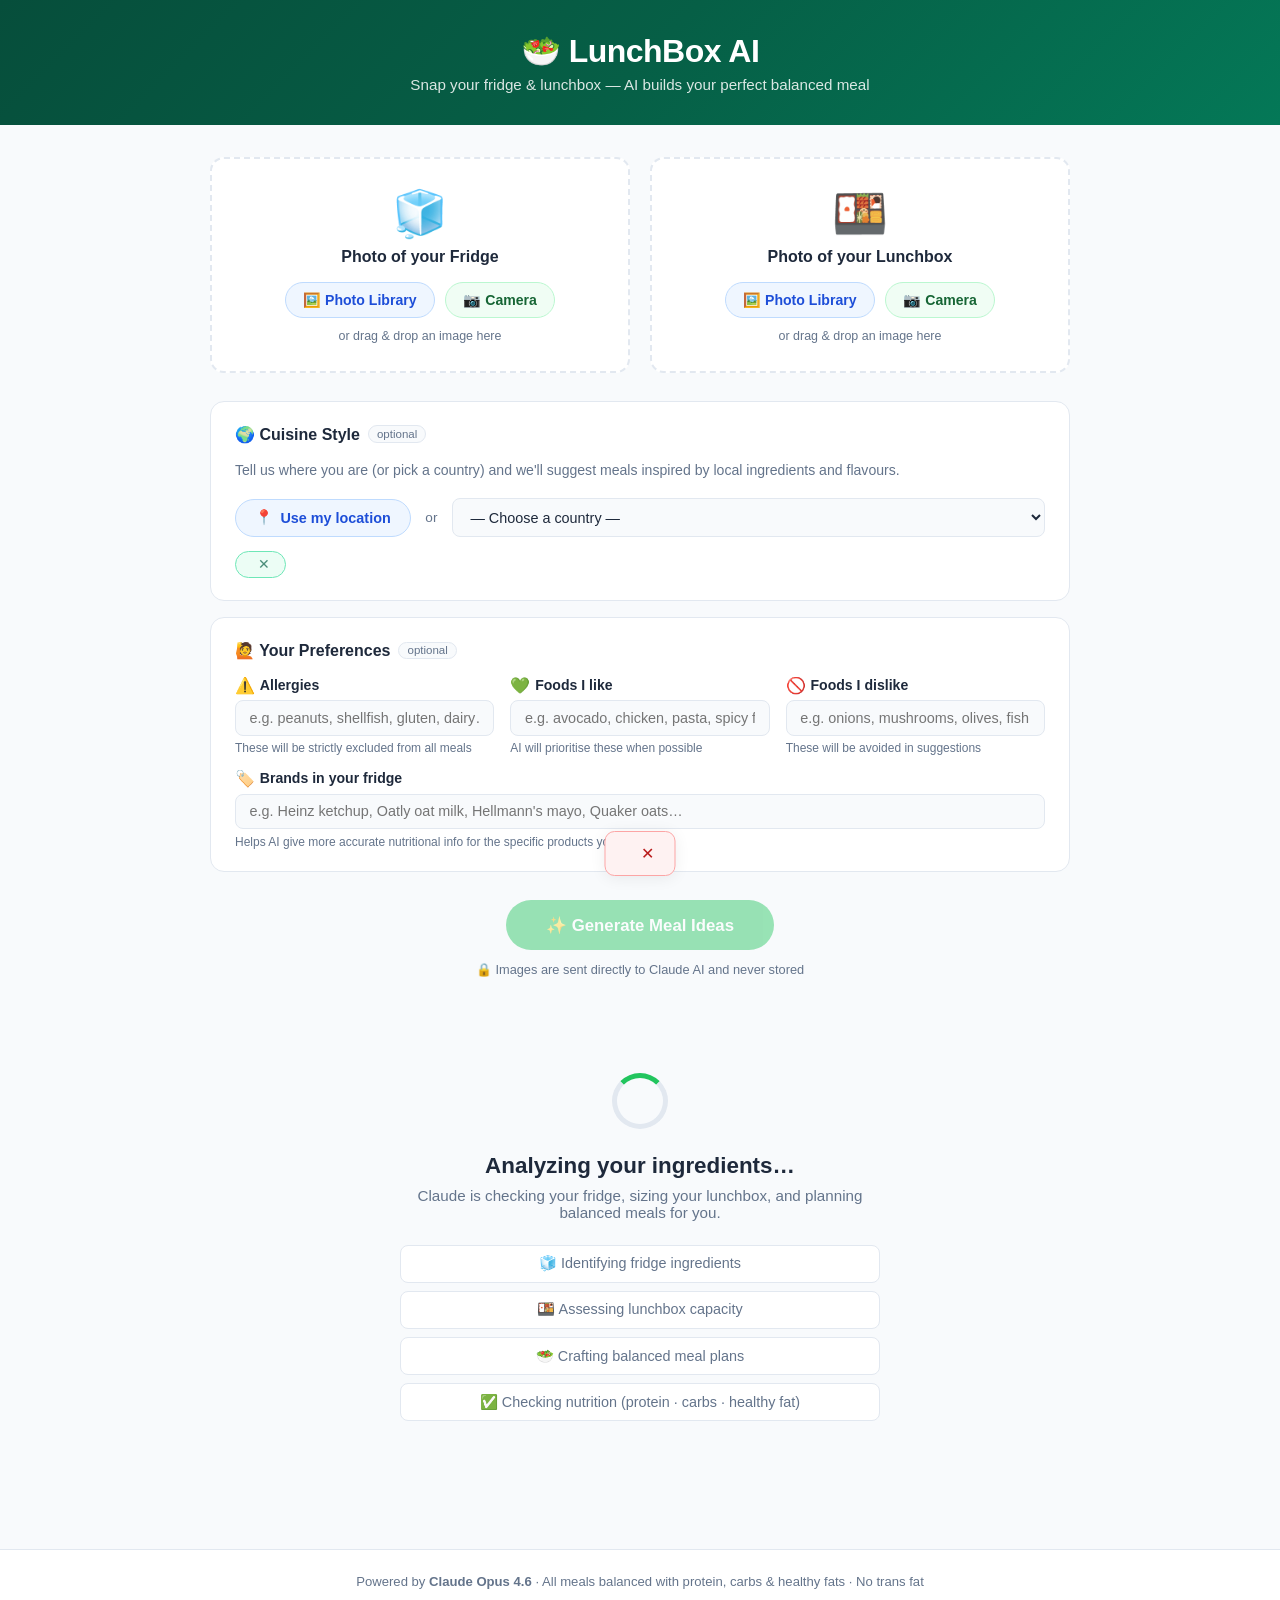
==== commit 947660a3: "Add brands field for accurate nutritional info Users can now list specific product brands in their f" ====
--- a/templates/index.html
+++ b/templates/index.html
@@ -213,6 +213,21 @@
               <span class="pref-hint">These will be avoided in suggestions</span>
             </div>
           </div>
+
+          <!-- Brands row — full width below the 3-col grid -->
+          <div class="pref-field pref-brands" style="margin-top: .85rem;">
+            <label for="brands">
+              <span class="pref-icon">🏷️</span> Brands in your fridge
+            </label>
+            <input
+              type="text"
+              id="brands"
+              name="brands"
+              placeholder="e.g. Heinz ketchup, Oatly oat milk, Hellmann's mayo, Quaker oats…"
+              autocomplete="off"
+            />
+            <span class="pref-hint">Helps AI give more accurate nutritional info for the specific products you have</span>
+          </div>
         </div>
 
         <div class="submit-area">
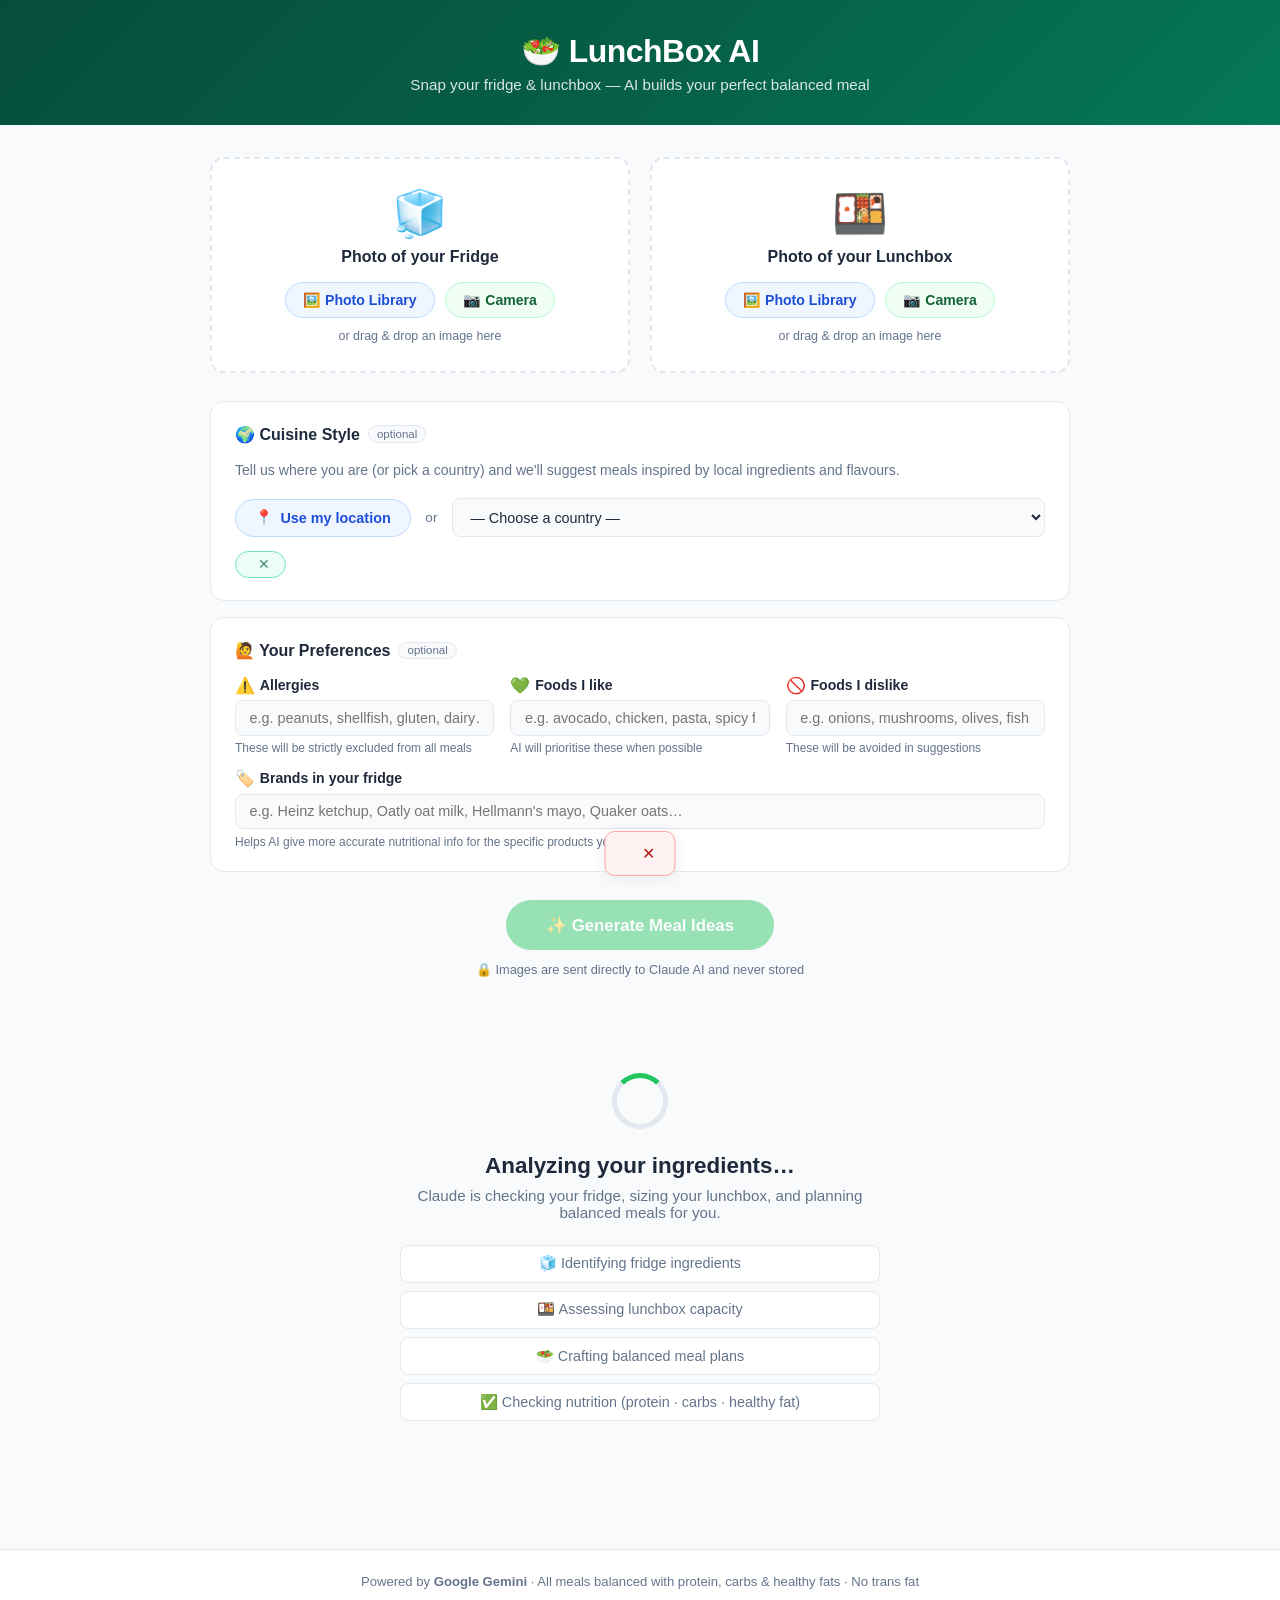
==== commit 2eacd133: "Update footer to say Google Gemini https://claude.ai/code/session_01PTQZFfvv2Pqni8Gf9xXcdU" ====
--- a/templates/index.html
+++ b/templates/index.html
@@ -286,7 +286,7 @@
   </main>
 
   <footer>
-    <p>Powered by <strong>Claude Opus 4.6</strong> · All meals balanced with protein, carbs &amp; healthy fats · No trans fat</p>
+    <p>Powered by <strong>Google Gemini</strong> · All meals balanced with protein, carbs &amp; healthy fats · No trans fat</p>
   </footer>
 
   <script>
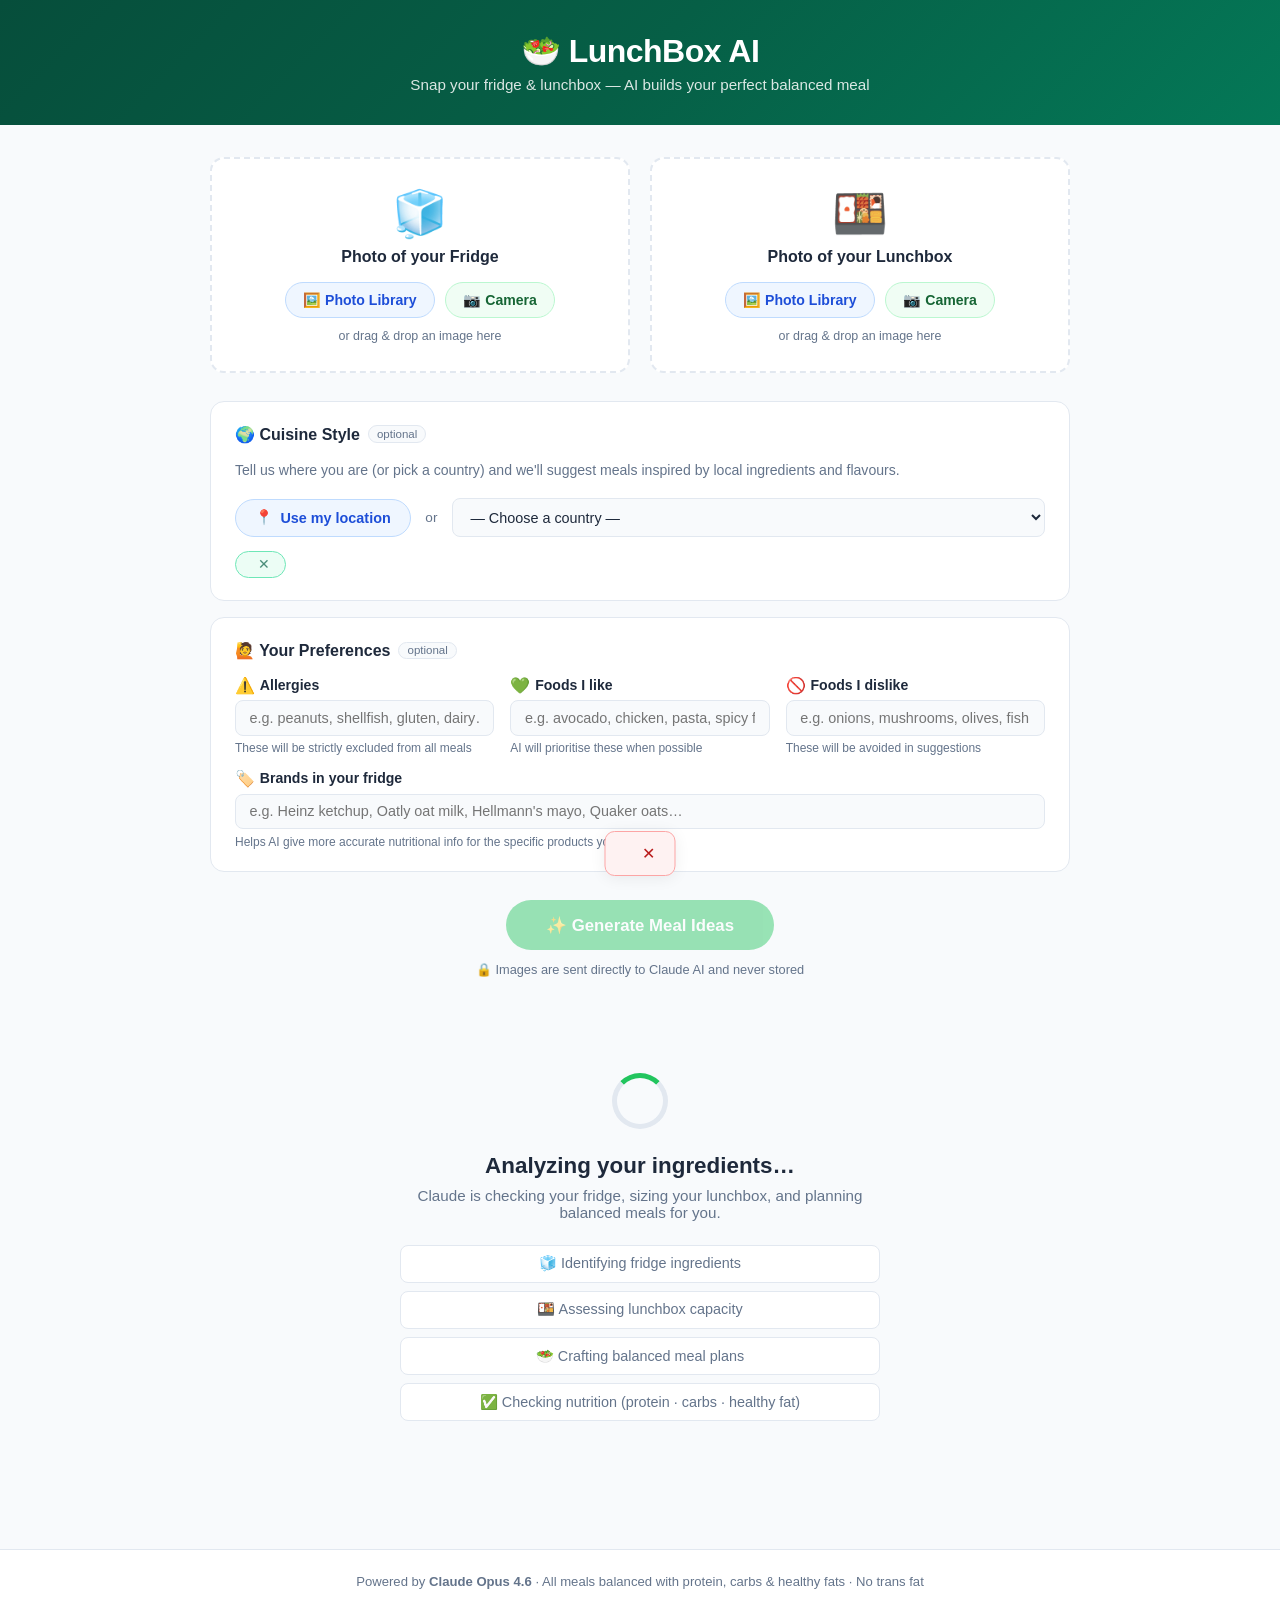
==== commit ac9de54b: "Switch backend from Google Gemini to Claude Opus 4.6 - Replace google-generativeai + Pillow with ant" ====
--- a/templates/index.html
+++ b/templates/index.html
@@ -286,7 +286,7 @@
   </main>
 
   <footer>
-    <p>Powered by <strong>Google Gemini</strong> · All meals balanced with protein, carbs &amp; healthy fats · No trans fat</p>
+    <p>Powered by <strong>Claude Opus 4.6</strong> · All meals balanced with protein, carbs &amp; healthy fats · No trans fat</p>
   </footer>
 
   <script>
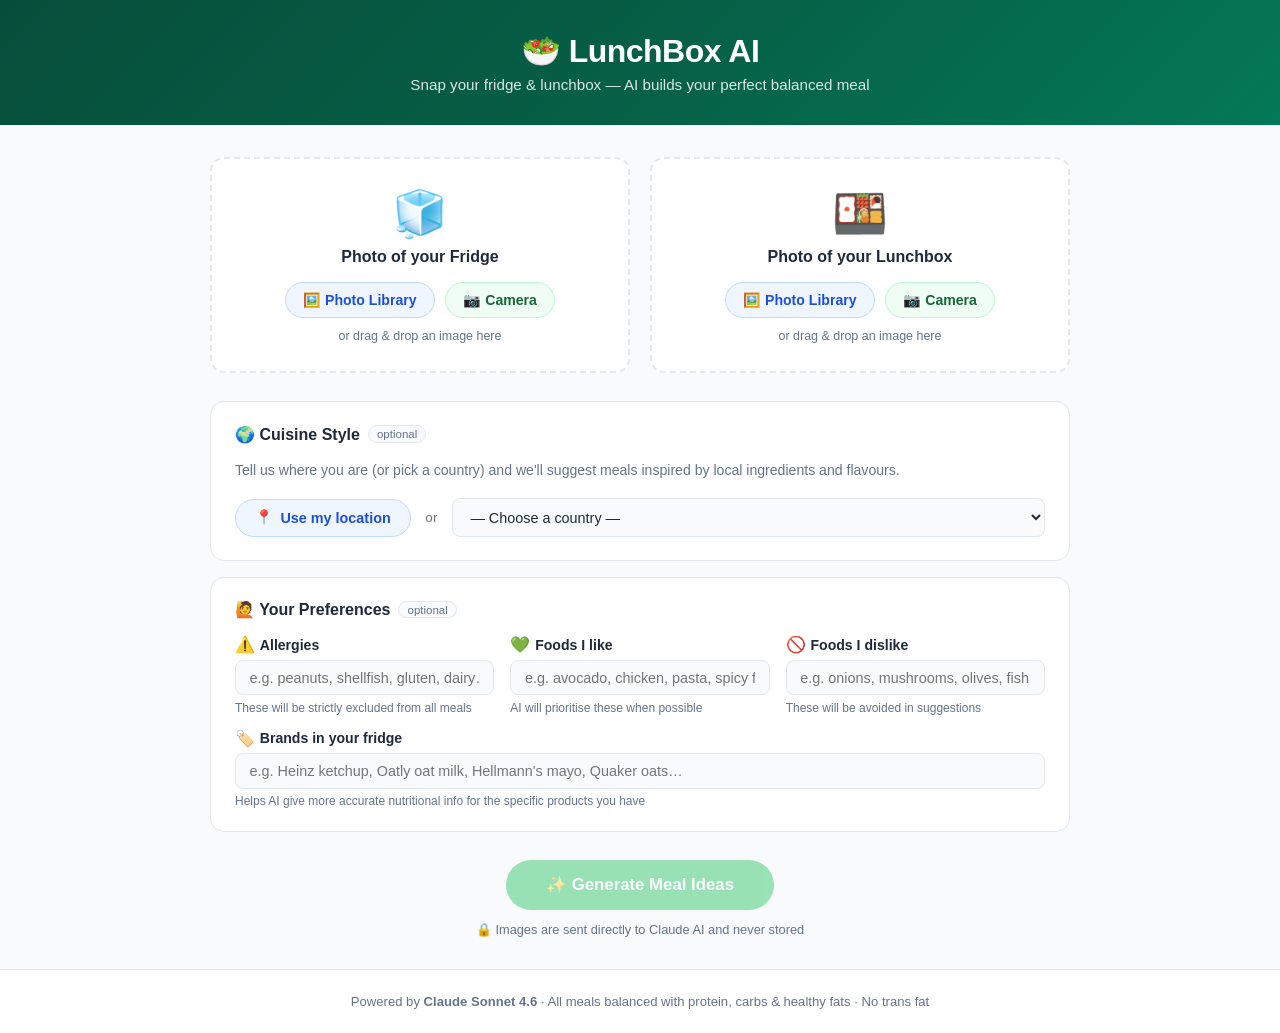
==== commit 949ba49e: "Switch to claude-sonnet-4-6 for faster responses within Replit timeout https://claude.ai/code/sessio" ====
--- a/templates/index.html
+++ b/templates/index.html
@@ -286,7 +286,7 @@
   </main>
 
   <footer>
-    <p>Powered by <strong>Claude Opus 4.6</strong> · All meals balanced with protein, carbs &amp; healthy fats · No trans fat</p>
+    <p>Powered by <strong>Claude Sonnet 4.6</strong> · All meals balanced with protein, carbs &amp; healthy fats · No trans fat</p>
   </footer>
 
   <script>
--- a/static/style.css
+++ b/static/style.css
@@ -1,3 +1,6 @@
+/* ===== Google Sans ===== */
+@import url('https://fonts.googleapis.com/css2?family=Google+Sans:wght@400;500;700&display=swap');
+
 /* ===== Base & Reset ===== */
 *, *::before, *::after { box-sizing: border-box; margin: 0; padding: 0; }
 
@@ -19,7 +22,7 @@
 html { font-size: 16px; scroll-behavior: smooth; }
 
 body {
-  font-family: -apple-system, BlinkMacSystemFont, "Segoe UI", Roboto, sans-serif;
+  font-family: "Google Sans", "Segoe UI", Roboto, Arial, sans-serif;
   background: var(--bg);
   color: var(--text);
   min-height: 100vh;
@@ -155,6 +158,7 @@
 }
 
 /* ===== Loading ===== */
+.loading-section[hidden] { display: none !important; }
 .loading-section {
   display: flex;
   align-items: center;
@@ -372,6 +376,7 @@
   box-shadow: var(--shadow);
   z-index: 100;
 }
+.error-banner[hidden] { display: none !important; }
 .error-banner button {
   background: none;
   border: none;
@@ -442,6 +447,7 @@
 .country-wrap select:focus { border-color: var(--blue); }
 
 /* Selected country badge */
+.country-badge[hidden] { display: none !important; }
 .country-badge {
   display: inline-flex;
   align-items: center;
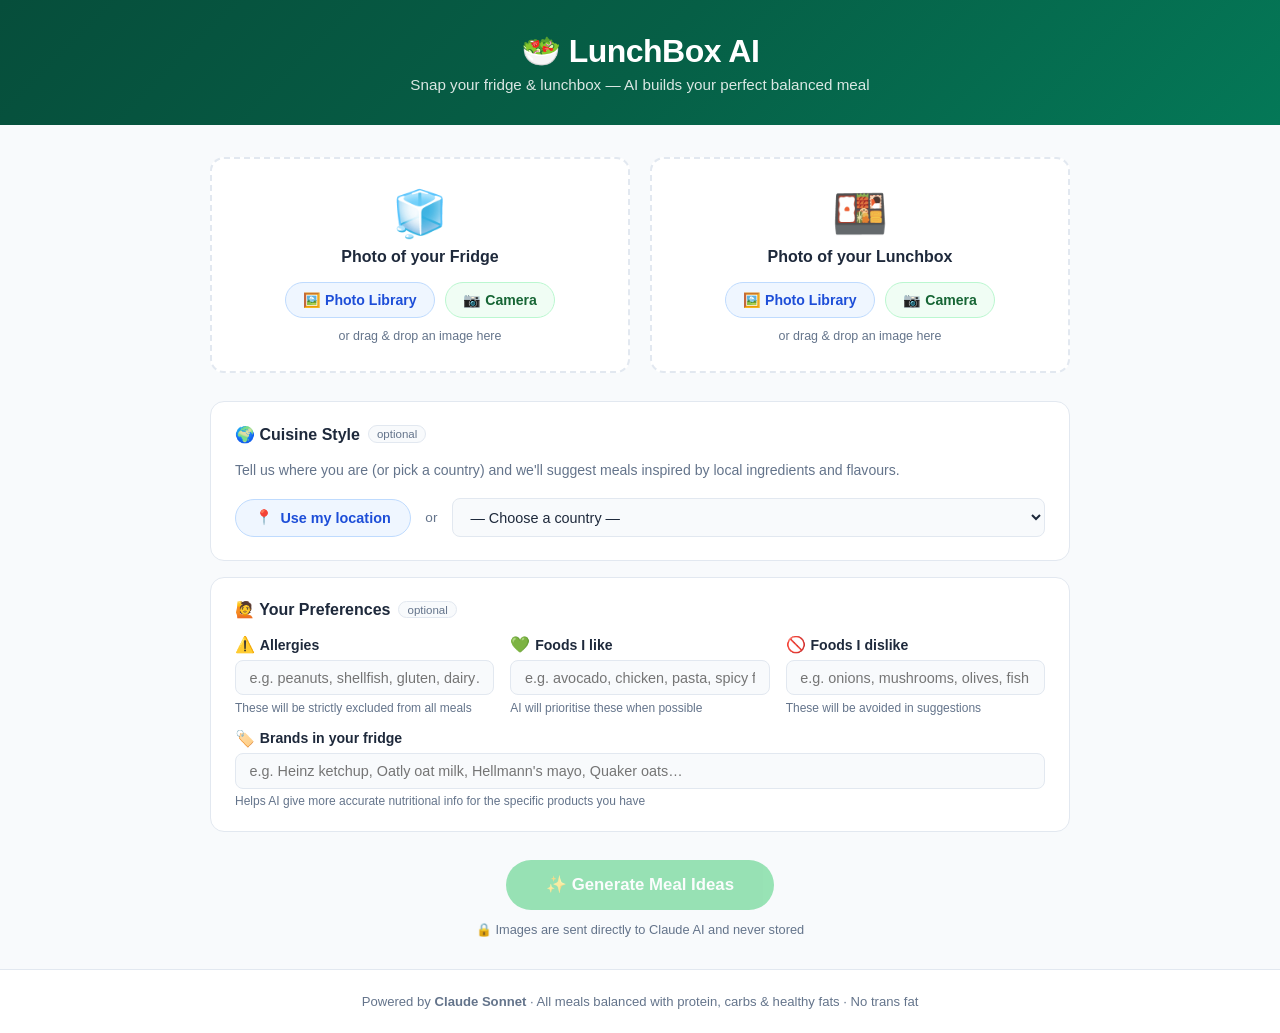
==== commit afd069bc: "Update footer to say Claude Sonnet https://claude.ai/code/session_01PTQZFfvv2Pqni8Gf9xXcdU" ====
--- a/templates/index.html
+++ b/templates/index.html
@@ -286,7 +286,7 @@
   </main>
 
   <footer>
-    <p>Powered by <strong>Claude Sonnet 4.6</strong> · All meals balanced with protein, carbs &amp; healthy fats · No trans fat</p>
+    <p>Powered by <strong>Claude Sonnet</strong> · All meals balanced with protein, carbs &amp; healthy fats · No trans fat</p>
   </footer>
 
   <script>
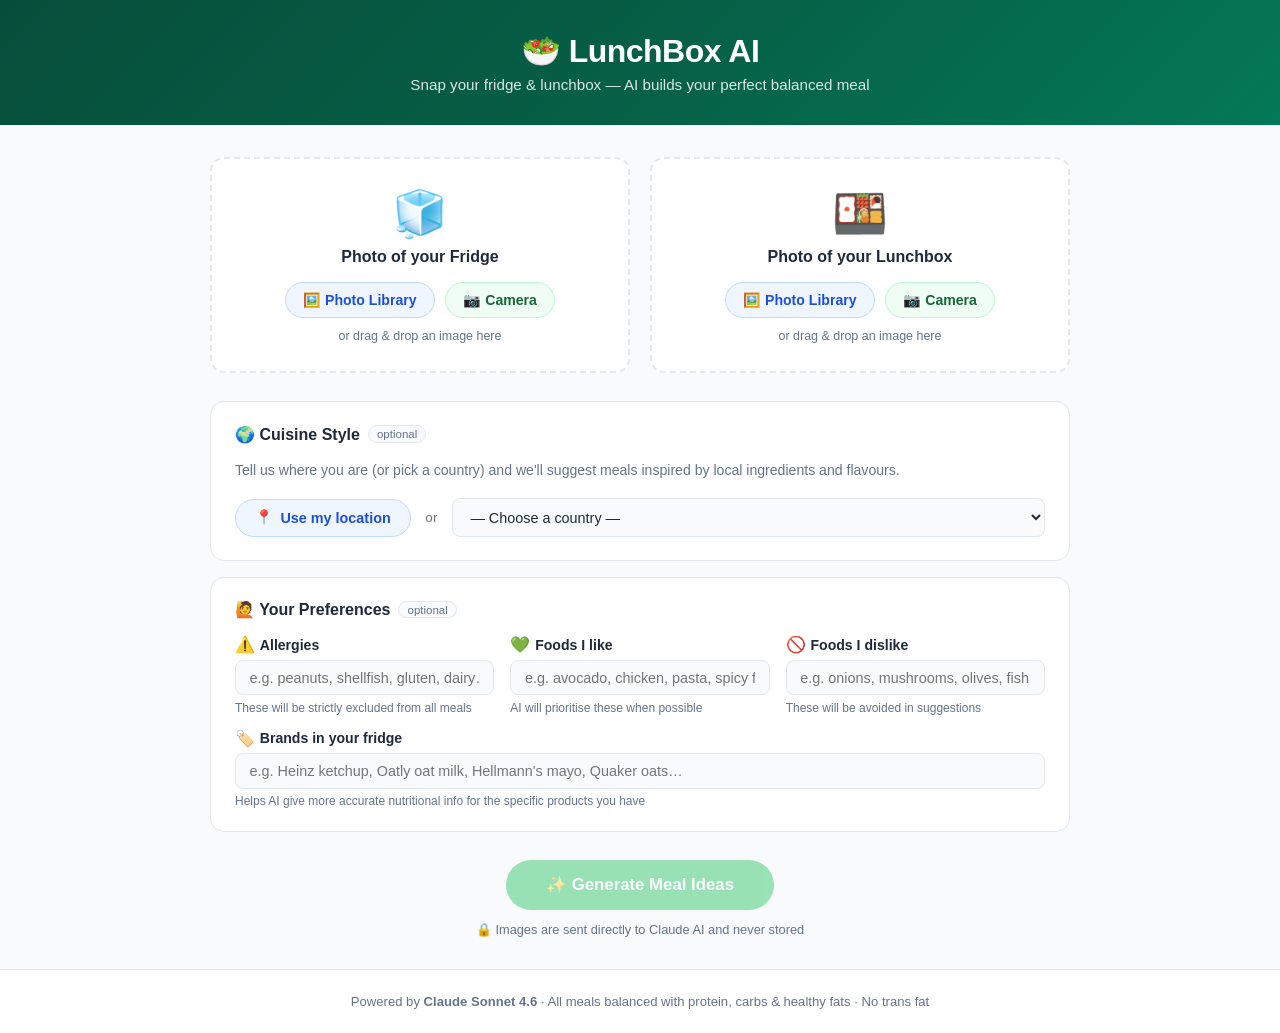
==== commit 8aaf4c59: "Update footer to Claude Sonnet 4.6 https://claude.ai/code/session_01PTQZFfvv2Pqni8Gf9xXcdU" ====
--- a/templates/index.html
+++ b/templates/index.html
@@ -286,7 +286,7 @@
   </main>
 
   <footer>
-    <p>Powered by <strong>Claude Sonnet</strong> · All meals balanced with protein, carbs &amp; healthy fats · No trans fat</p>
+    <p>Powered by <strong>Claude Sonnet 4.6</strong> · All meals balanced with protein, carbs &amp; healthy fats · No trans fat</p>
   </footer>
 
   <script>
